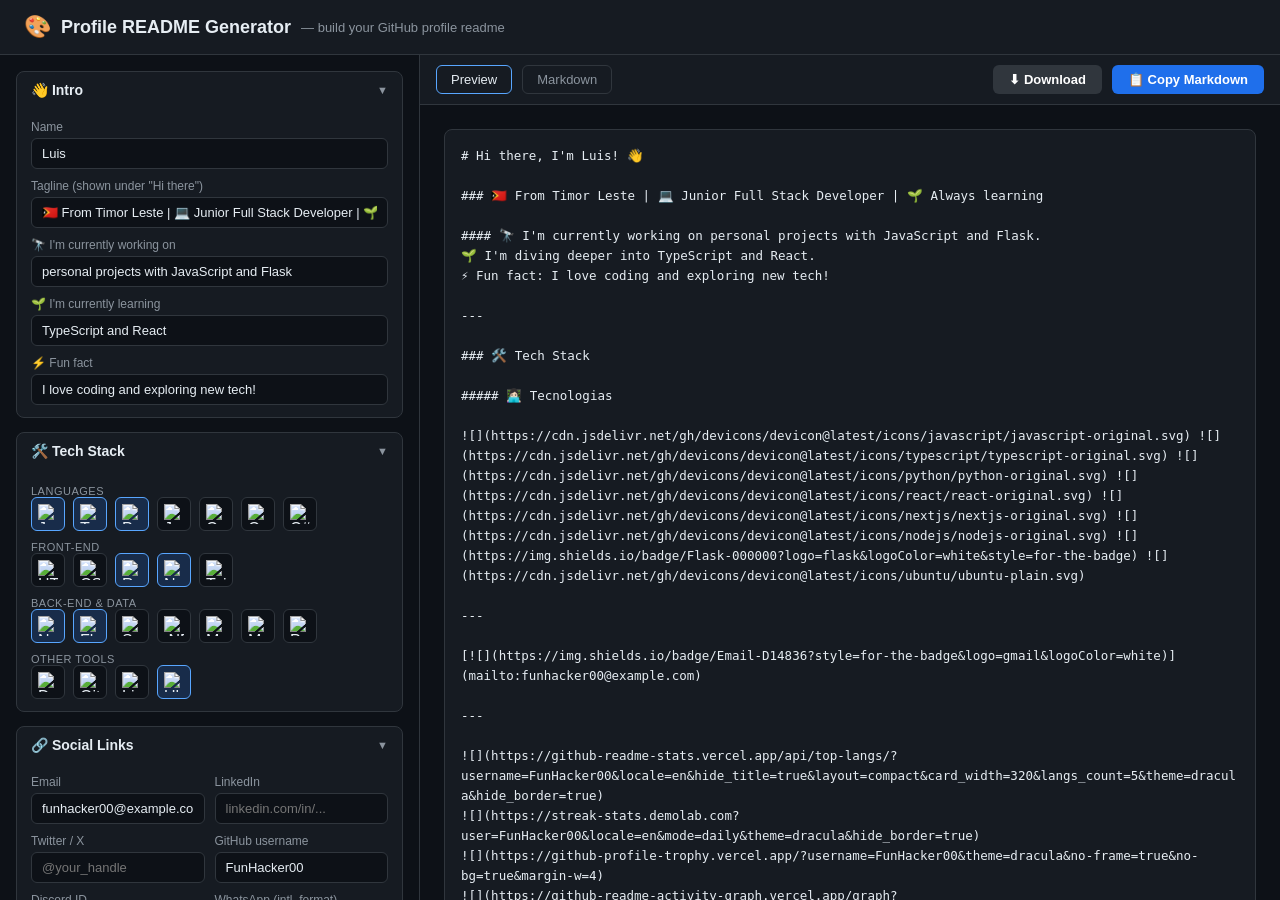
==== index.html @ f7e35fb3 "Add index.html and engenharia2023 content" ====
<!DOCTYPE html>
<html lang="en">
<head>
<meta charset="UTF-8">
<meta name="viewport" content="width=device-width, initial-scale=1.0">
<title>Profile README Generator</title>
<style>
  :root {
    --bg: #0d1117;
    --panel: #161b22;
    --border: #30363d;
    --text: #e6edf3;
    --muted: #8b949e;
    --accent: #58a6ff;
    --accent2: #1f6feb;
  }
  * { box-sizing: border-box; margin: 0; padding: 0; }
  body {
    font-family: -apple-system, BlinkMacSystemFont, "Segoe UI", Helvetica, Arial, sans-serif;
    background: var(--bg);
    color: var(--text);
    height: 100vh;
    display: flex;
    flex-direction: column;
    overflow: hidden;
  }
  header {
    padding: 14px 24px;
    border-bottom: 1px solid var(--border);
    display: flex;
    align-items: center;
    gap: 10px;
    background: var(--panel);
  }
  header h1 { font-size: 18px; font-weight: 600; }
  header span { color: var(--muted); font-size: 13px; }
  main { flex: 1; display: flex; min-height: 0; }

  /* ---------- Editor ---------- */
  #editor {
    width: 420px;
    min-width: 340px;
    overflow-y: auto;
    padding: 16px;
    border-right: 1px solid var(--border);
    background: var(--bg);
  }
  .section {
    background: var(--panel);
    border: 1px solid var(--border);
    border-radius: 8px;
    margin-bottom: 14px;
    overflow: hidden;
  }
  .section-header {
    width: 100%;
    padding: 10px 14px;
    background: transparent;
    border: none;
    color: var(--text);
    font-size: 14px;
    font-weight: 600;
    text-align: left;
    cursor: pointer;
    display: flex;
    justify-content: space-between;
    align-items: center;
  }
  .section-header:hover { color: var(--accent); }
  .section-body { padding: 12px 14px; display: flex; flex-direction: column; gap: 10px; }
  .collapsed .section-body { display: none; }
  .arrow { transition: transform .2s; font-size: 11px; color: var(--muted); }
  .collapsed .arrow { transform: rotate(-90deg); }

  label { font-size: 12px; color: var(--muted); display: block; margin-bottom: 4px; }
  input[type="text"], textarea {
    width: 100%;
    background: var(--bg);
    border: 1px solid var(--border);
    border-radius: 6px;
    color: var(--text);
    padding: 7px 10px;
    font-size: 13px;
    font-family: inherit;
  }
  input:focus, textarea:focus { outline: none; border-color: var(--accent); }
  textarea { resize: vertical; min-height: 56px; }
  .row { display: flex; gap: 10px; }
  .row > div { flex: 1; }

  .tech-group { display: flex; flex-direction: column; gap: 6px; }
  .tech-group-title { font-size: 11px; color: var(--muted); text-transform: uppercase; letter-spacing: .5px; margin-top: 4px; }
  .tech-grid { display: flex; flex-wrap: wrap; gap: 8px; }
  .tech-item {
    width: 34px; height: 34px;
    display: flex; align-items: center; justify-content: center;
    background: var(--bg);
    border: 1px solid var(--border);
    border-radius: 6px;
    cursor: pointer;
    transition: transform .1s, border-color .1s;
  }
  .tech-item:hover { transform: scale(1.1); }
  .tech-item.selected { border-color: var(--accent); background: #1f6feb33; }
  .tech-item img { width: 20px; height: 20px; }

  .toggle-row {
    display: flex; align-items: center; justify-content: space-between;
    font-size: 13px; padding: 4px 0;
  }
  .switch { position: relative; width: 36px; height: 20px; }
  .switch input { opacity: 0; width: 0; height: 0; }
  .slider {
    position: absolute; inset: 0; background: var(--border);
    border-radius: 20px; cursor: pointer; transition: .2s;
  }
  .slider::before {
    content: ""; position: absolute; width: 14px; height: 14px;
    left: 3px; top: 3px; background: #fff; border-radius: 50%; transition: .2s;
  }
  .switch input:checked + .slider { background: var(--accent2); }
  .switch input:checked + .slider::before { transform: translateX(16px); }

  /* ---------- Preview ---------- */
  #preview-pane { flex: 1; display: flex; flex-direction: column; min-width: 0; }
  #toolbar {
    display: flex; gap: 10px; align-items: center;
    padding: 10px 16px; border-bottom: 1px solid var(--border);
    background: var(--panel);
  }
  #toolbar .spacer { flex: 1; }
  .tab-btn {
    background: transparent; border: 1px solid var(--border); color: var(--muted);
    padding: 6px 14px; border-radius: 6px; cursor: pointer; font-size: 13px;
  }
  .tab-btn.active { color: var(--text); border-color: var(--accent); }
  .btn {
    background: var(--accent2); color: #fff; border: none;
    padding: 7px 16px; border-radius: 6px; cursor: pointer; font-size: 13px; font-weight: 600;
  }
  .btn:hover { background: #388bfd; }
  .btn.secondary { background: var(--border); }
  .btn.secondary:hover { background: #484f58; }

  #preview { flex: 1; overflow-y: auto; padding: 24px; }
  #markdown-source {
    white-space: pre-wrap; word-break: break-word;
    font-family: "SFMono-Regular", Consolas, monospace;
    font-size: 12.5px; line-height: 1.6;
    background: var(--panel); border: 1px solid var(--border);
    border-radius: 8px; padding: 16px; color: var(--text);
  }
  #rendered { display: none; }
  #rendered img { max-width: 100%; }
  #rendered h1, #rendered h2, #rendered h3 { border-bottom: 1px solid var(--border); padding-bottom: .3em; margin: 16px 0 10px; }
  #rendered a { color: var(--accent); text-decoration: none; }
  #rendered code { background: #30363d55; padding: 2px 6px; border-radius: 4px; font-size: 12px; }

  #toast {
    position: fixed; bottom: 24px; left: 50%; transform: translateX(-50%) translateY(80px);
    background: #238636; color: #fff; padding: 10px 20px; border-radius: 8px;
    font-size: 13px; transition: transform .3s; z-index: 100;
  }
  #toast.show { transform: translateX(-50%) translateY(0); }

  ::-webkit-scrollbar { width: 10px; }
  ::-webkit-scrollbar-thumb { background: var(--border); border-radius: 5px; }
</style>
</head>
<body>

<header>
  <span style="font-size:22px">🎨</span>
  <h1>Profile README Generator</h1>
  <span>— build your GitHub profile readme</span>
</header>

<main>
  <!-- ============ EDITOR ============ -->
  <div id="editor">

    <div class="section" data-section="intro">
      <button class="section-header">👋 Intro <span class="arrow">▼</span></button>
      <div class="section-body">
        <div>
          <label>Name</label>
          <input type="text" id="name" value="Luis">
        </div>
        <div>
          <label>Tagline (shown under "Hi there")</label>
          <input type="text" id="tagline" value="🇹🇱 From Timor Leste | 💻 Junior Full Stack Developer | 🌱 Always learning">
        </div>
        <div>
          <label>🔭 I'm currently working on</label>
          <input type="text" id="working" value="personal projects with JavaScript and Flask">
        </div>
        <div>
          <label>🌱 I'm currently learning</label>
          <input type="text" id="learning" value="TypeScript and React">
        </div>
        <div>
          <label>⚡ Fun fact</label>
          <input type="text" id="funfact" value="I love coding and exploring new tech!">
        </div>
      </div>
    </div>

    <div class="section" data-section="tech">
      <button class="section-header">🛠️ Tech Stack <span class="arrow">▼</span></button>
      <div class="section-body">
        <div class="tech-group" id="tech-groups"></div>
      </div>
    </div>

    <div class="section" data-section="socials">
      <button class="section-header">🔗 Social Links <span class="arrow">▼</span></button>
      <div class="section-body">
        <div class="row">
          <div><label>Email</label><input type="text" id="email" value="funhacker00@example.com"></div>
          <div><label>LinkedIn</label><input type="text" id="linkedin" placeholder="linkedin.com/in/..."></div>
        </div>
        <div class="row">
          <div><label>Twitter / X</label><input type="text" id="twitter" placeholder="@your_handle"></div>
          <div><label>GitHub username</label><input type="text" id="github-user" value="FunHacker00"></div>
        </div>
        <div class="row">
          <div><label>Discord ID</label><input type="text" id="discord" placeholder="123456789012345678"></div>
          <div><label>WhatsApp (intl. format)</label><input type="text" id="whatsapp" placeholder="670123456789"></div>
        </div>
      </div>
    </div>

    <div class="section" data-section="stats">
      <button class="section-header">📊 GitHub Stats <span class="arrow">▼</span></button>
      <div class="section-body">
        <div>
          <label>GitHub username for stats</label>
          <input type="text" id="stats-user" value="FunHacker00">
        </div>
        <div class="toggle-row"><span>Top Languages card</span><label class="switch"><input type="checkbox" id="st-langs" checked><span class="slider"></span></label></div>
        <div class="toggle-row"><span>Streak card</span><label class="switch"><input type="checkbox" id="st-streak" checked><span class="slider"></span></label></div>
        <div class="toggle-row"><span>Trophy card</span><label class="switch"><input type="checkbox" id="st-trophy" checked><span class="slider"></span></label></div>
        <div class="toggle-row"><span>Activity graph</span><label class="switch"><input type="checkbox" id="st-activity" checked><span class="slider"></span></label></div>
      </div>
    </div>

    <div class="section" data-section="extras">
      <button class="section-header">✨ Extras <span class="arrow">▼</span></button>
      <div class="section-body">
        <div class="toggle-row"><span>Visitor counter badge</span><label class="switch"><input type="checkbox" id="ex-visitor" checked><span class="slider"></span></label></div>
        <div class="toggle-row"><span>Typing SVG animation</span><label class="switch"><input type="checkbox" id="ex-typing" checked><span class="slider"></span></label></div>
        <div class="toggle-row"><span>Snake animation (needs GitHub Action)</span><label class="switch"><input type="checkbox" id="ex-snake" checked><span class="slider"></span></label></div>
        <div class="toggle-row"><span>Pacman contribution graph (needs Action)</span><label class="switch"><input type="checkbox" id="ex-pacman" checked><span class="slider"></span></label></div>
        <div>
          <label>Custom GIF / video URL (optional)</label>
          <input type="text" id="ex-gif" placeholder="https://.../animation.gif">
        </div>
      </div>
    </div>

  </div>

  <!-- ============ PREVIEW ============ -->
  <div id="preview-pane">
    <div id="toolbar">
      <button class="tab-btn active" data-tab="rendered">Preview</button>
      <button class="tab-btn" data-tab="raw">Markdown</button>
      <div class="spacer"></div>
      <button class="btn secondary" id="download-btn">⬇ Download</button>
      <button class="btn" id="copy-btn">📋 Copy Markdown</button>
    </div>
    <div id="preview">
      <div id="rendered"></div>
      <pre id="markdown-source"></pre>
    </div>
  </div>
</main>

<div id="toast">Copied to clipboard!</div>

<script>
/* ================= DATA ================= */
const DEVICON = "https://cdn.jsdelivr.net/gh/devicons/devicon@latest/icons/";
const SHIELDS = "https://img.shields.io/badge/";

const TECH = {
  "Languages": [
    ["JavaScript", "javascript/javascript-original.svg"],
    ["TypeScript", "typescript/typescript-original.svg"],
    ["Python", "python/python-original.svg"],
    ["Java", "java/java-original.svg"],
    ["C", "c/c-original.svg"],
    ["C++", "cplusplus/cplusplus-original.svg"],
    ["C#", "csharp/csharp-original.svg"],
  ],
  "Front-end": [
    ["HTML5", "html5/html5-original.svg"],
    ["CSS3", "css3/css3-plain.svg"],
    ["React", "react/react-original.svg"],
    ["Next.js", "nextjs/nextjs-original.svg"],
    ["Tailwind", "tailwindcss/tailwindcss-original.svg"],
  ],
  "Back-end & Data": [
    ["Node.js", "nodejs/nodejs-original.svg"],
    ["Flask", "flask", "shield"],
    ["Spring", "spring/spring-original.svg"],
    [".NET", "dot-net/dot-net-original.svg"],
    ["MongoDB", "mongodb/mongodb-original.svg"],
    ["MySQL", "mysql/mysql-original.svg"],
    ["PostgreSQL", "postgresql/postgresql-original.svg"],
  ],
  "Other Tools": [
    ["Docker", "docker/docker-original.svg"],
    ["Git", "git/git-original.svg"],
    ["Linux", "linux/linux-original.svg"],
    ["Ubuntu", "ubuntu/ubuntu-plain.svg"],
  ],
};

/* ================= BUILD TECH PICKER ================= */
const techGroupsEl = document.getElementById("tech-groups");
let selectedTech = ["javascript", "python", "react", "typescript", "nextjs", "nodejs", "ubuntu", "flask", "tailwindcss"];

Object.entries(TECH).forEach(([group, items]) => {
  const g = document.createElement("div");
  g.innerHTML = `<div class="tech-group-title">${group}</div>`;
  const grid = document.createElement("div");
  grid.className = "tech-grid";
  items.forEach(([name, icon]) => {
    const d = document.createElement("div");
    d.className = "tech-item";
    d.title = name;
    d.dataset.name = name.toLowerCase().replace(/[^a-z0-9]/g, "");
    if (d.dataset.name.includes("c") && name === "C") d.dataset.name = "c";
    if (selectedTech.includes(d.dataset.name)) d.classList.add("selected");
    d.innerHTML = icon === "shield"
      ? `<img src="${SHIELDS}Flask-000000?logo=flask&logoColor=white&style=for-the-badge" alt="${name}">`
      : `<img src="${DEVICON}${icon}" alt="${name}">`;
    d.onclick = () => {
      d.classList.toggle("selected");
      d.dataset.name === "flask" ? null : null;
      render();
    };
    grid.appendChild(d);
  });
  g.appendChild(grid);
  techGroupsEl.appendChild(g);
});

function getSelectedTech() {
  return [...document.querySelectorAll(".tech-item.selected")].map(el => el.title);
}

/* ================= STATE ================= */
const $ = id => document.getElementById(id);
const inputs = ["name","tagline","working","learning","funfact","email","linkedin","twitter",
  "github-user","discord","whatsapp","stats-user","ex-gif"];
inputs.forEach(id => $(id).addEventListener("input", render));
["st-langs","st-streak","st-trophy","st-activity","ex-visitor","ex-typing","ex-snake","ex-pacman"]
  .forEach(id => $(id).addEventListener("change", render));

/* collapsible sections */
document.querySelectorAll(".section-header").forEach(btn => {
  btn.onclick = () => btn.parentElement.classList.toggle("collapsed");
});

/* tabs */
document.querySelectorAll(".tab-btn").forEach(btn => {
  btn.onclick = () => {
    document.querySelectorAll(".tab-btn").forEach(b => b.classList.remove("active"));
    btn.classList.add("active");
    const raw = btn.dataset.tab === "raw";
    $("markdown-source").style.display = raw ? "block" : "none";
    $("rendered").style.display = raw ? "none" : "block";
  };
});

/* ================= GENERATOR ================= */
function buildReadme() {
  const name = $("name").value || "Your Name";
  const tagline = $("tagline").value;
  const working = $("working").value;
  const learning = $("learning").value;
  const funfact = $("funfact").value;
  const email = $("email").value;
  const linkedin = $("linkedin").value;
  const twitter = $("twitter").value;
  const gUser = $("github-user").value || "username";
  const discord = $("discord").value;
  const whatsapp = $("whatsapp").value;
  const sUser = $("stats-user").value || gUser;
  const gif = $("ex-gif").value.trim();

  let md = "";

  md += `# Hi there, I'm ${name}! 👋\n\n`;
  if (tagline) md += `### ${tagline}\n\n`;
  md += `#### 🔭 I'm currently working on ${working || "..."}.  \n`;
  md += `🌱 I'm diving deeper into ${learning || "..."}.  \n`;
  md += `⚡ Fun fact: ${funfact || "..."}\n\n`;
  md += `---\n\n`;

  /* Tech stack */
  const tech = getSelectedTech();
  if (tech.length) {
    const imgs = tech.map(t => {
      const key = t.toLowerCase().replace(/[^a-z0-9]/g, "");
      if (t === "Flask") return `![](${SHIELDS}Flask-000000?logo=flask&logoColor=white&style=for-the-badge)`;
      const entry = Object.values(TECH).flat().find(([n]) => n === t);
      return entry ? `![](${DEVICON}${entry[1]})` : "";
    }).filter(Boolean).join(" ");
    md += `### 🛠️ Tech Stack\n\n`;
    md += `##### 👩🏻‍💻 Tecnologias\n\n${imgs}\n\n`;
    md += `---\n\n`;
  }

  /* Social badges */
  const badges = [];
  if (email) badges.push(`[![](${SHIELDS}Email-D14836?style=for-the-badge&logo=gmail&logoColor=white)](mailto:${email})`);
  if (linkedin) badges.push(`[![](${SHIELDS}LinkedIn-0A66C2?style=for-the-badge&logo=linkedin&logoColor=white)](https://www.linkedin.com/in/${linkedin})`);
  if (twitter) badges.push(`[![](${SHIELDS}X-000000?style=for-the-badge&logo=x&logoColor=white)](https://x.com/${twitter.replace("@","")})`);
  if (discord) badges.push(`[![](${SHIELDS}Discord-5865F2?style=for-the-badge&logo=discord&logoColor=white)](https://discord.com/users/${discord})`);
  if (whatsapp) badges.push(`[![](${SHIELDS}WhatsApp-25D366?style=for-the-badge&logo=whatsapp&logoColor=white)](https://wa.me/${whatsapp})`);
  if (badges.length) {
    md += badges.join(" ") + "\n\n---\n\n";
  }

  /* GIF */
  if (gif) md += `[![gif](${gif})](${gif})\n\n---\n\n`;

  /* Stats */
  const theme = "dracula";
  const stats = [];
  if ($("st-langs").checked)
    stats.push(`![](https://github-readme-stats.vercel.app/api/top-langs/?username=${sUser}&locale=en&hide_title=true&layout=compact&card_width=320&langs_count=5&theme=${theme}&hide_border=true)`);
  if ($("st-streak").checked)
    stats.push(`![](https://streak-stats.demolab.com?user=${sUser}&locale=en&mode=daily&theme=${theme}&hide_border=true)`);
  if ($("st-trophy").checked)
    stats.push(`![](https://github-profile-trophy.vercel.app/?username=${sUser}&theme=${theme}&no-frame=true&no-bg=true&margin-w=4)`);
  if ($("st-activity").checked)
    stats.push(`![](https://github-readme-activity-graph.vercel.app/graph?username=${sUser}&radius=16&theme=${theme}&area=true)`);
  if (stats.length) {
    md += stats.join("\n") + "\n\n---\n\n";
  }

  /* Extras */
  if ($("ex-visitor").checked)
    md += `[![](https://visitor-badge.laobi.icu/badge?page_id=${gUser}.${gUser})](https://visitor-badge.laobi.icu)\n\n`;
  if ($("ex-typing").checked)
    md += `[![Typing SVG](https://readme-typing-svg.herokuapp.com?font=Fira+Code&pause=1000&color=F75C7E&width=435&lines=${encodeURIComponent("I love coding and exploring new tech!")})](https://git.io/typing-svg)\n\n`;
  if ($("ex-snake").checked)
    md += `![Snake animation](https://raw.githubusercontent.com/${gUser}/${gUser}/output/snake.svg)\n\n`;
  if ($("ex-pacman").checked)
    md += `![Pacman graph](https://raw.githubusercontent.com/${gUser}/${gUser}/output/pacman-contribution-graph.svg)\n\n`;

  return md;
}

/* ================= MINI MARKDOWN RENDERER ================= */
function renderMd(src) {
  const esc = s => s.replace(/&/g,"&amp;").replace(/</g,"&lt;").replace(/>/g,"&gt;");
  const lines = src.split("\n");
  let html = "", inCode = false;
  const inline = s => {
    s = esc(s)
      .replace(/!\[([^\]]*)\]\(([^)]+)\)/g, '<img src="$2" alt="$1">')
      .replace(/\[([^\]]+)\]\(([^)]+)\)/g, '<a href="$2">$1</a>')
      .replace(/`([^`]+)`/g, "<code>$1</code>");
    return s;
  };
  for (let line of lines) {
    if (line.trim().startsWith("```")) { html += inCode ? "</code></pre>" : "<pre><code>"; inCode = !inCode; continue; }
    if (inCode) { html += esc(line) + "\n"; continue; }
    if (line.startsWith("### ")) html += `<h3>${inline(line.slice(4))}</h3>`;
    else if (line.startsWith("#### ")) html += `<h4>${inline(line.slice(5))}</h4>`;
    else if (line.startsWith("##### ")) html += `<h5>${inline(line.slice(6))}</h5>`;
    else if (line.startsWith("# ")) html += `<h1>${inline(line.slice(2))}</h1>`;
    else if (line.trim() === "---") html += "<hr>";
    else if (line.trim() === "") html += "<br>";
    else html += `<p>${inline(line)}</p>`;
  }
  return html;
}

/* ================= RENDER ================= */
function render() {
  const md = buildReadme();
  $("markdown-source").textContent = md;
  $("rendered").innerHTML = renderMd(md);
}
render();

/* ================= ACTIONS ================= */
$("copy-btn").onclick = async () => {
  await navigator.clipboard.writeText(buildReadme());
  const t = $("toast");
  t.classList.add("show");
  setTimeout(() => t.classList.remove("show"), 2000);
};

$("download-btn").onclick = () => {
  const blob = new Blob([buildReadme()], { type: "text/markdown" });
  const a = document.createElement("a");
  a.href = URL.createObjectURL(blob);
  a.download = "README.md";
  a.click();
  URL.revokeObjectURL(a.href);
};
</script>
</body>
</html>
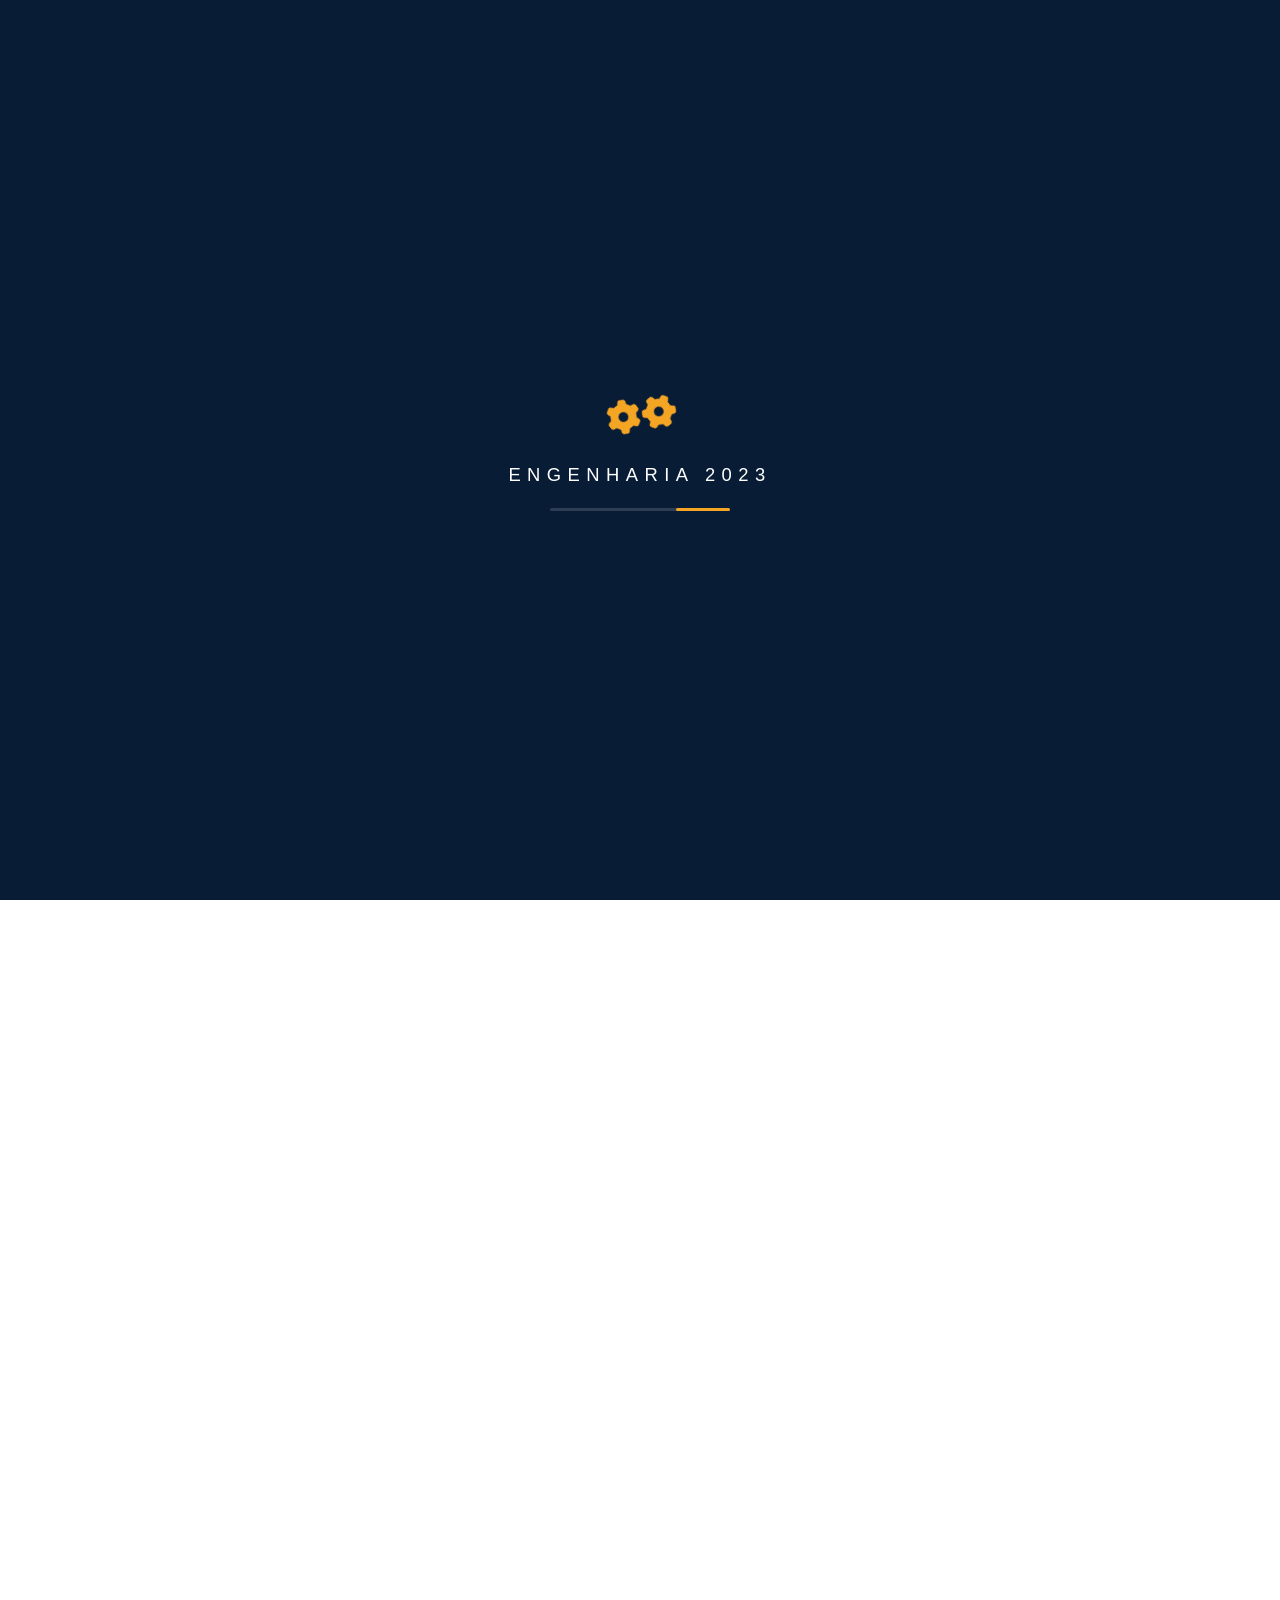
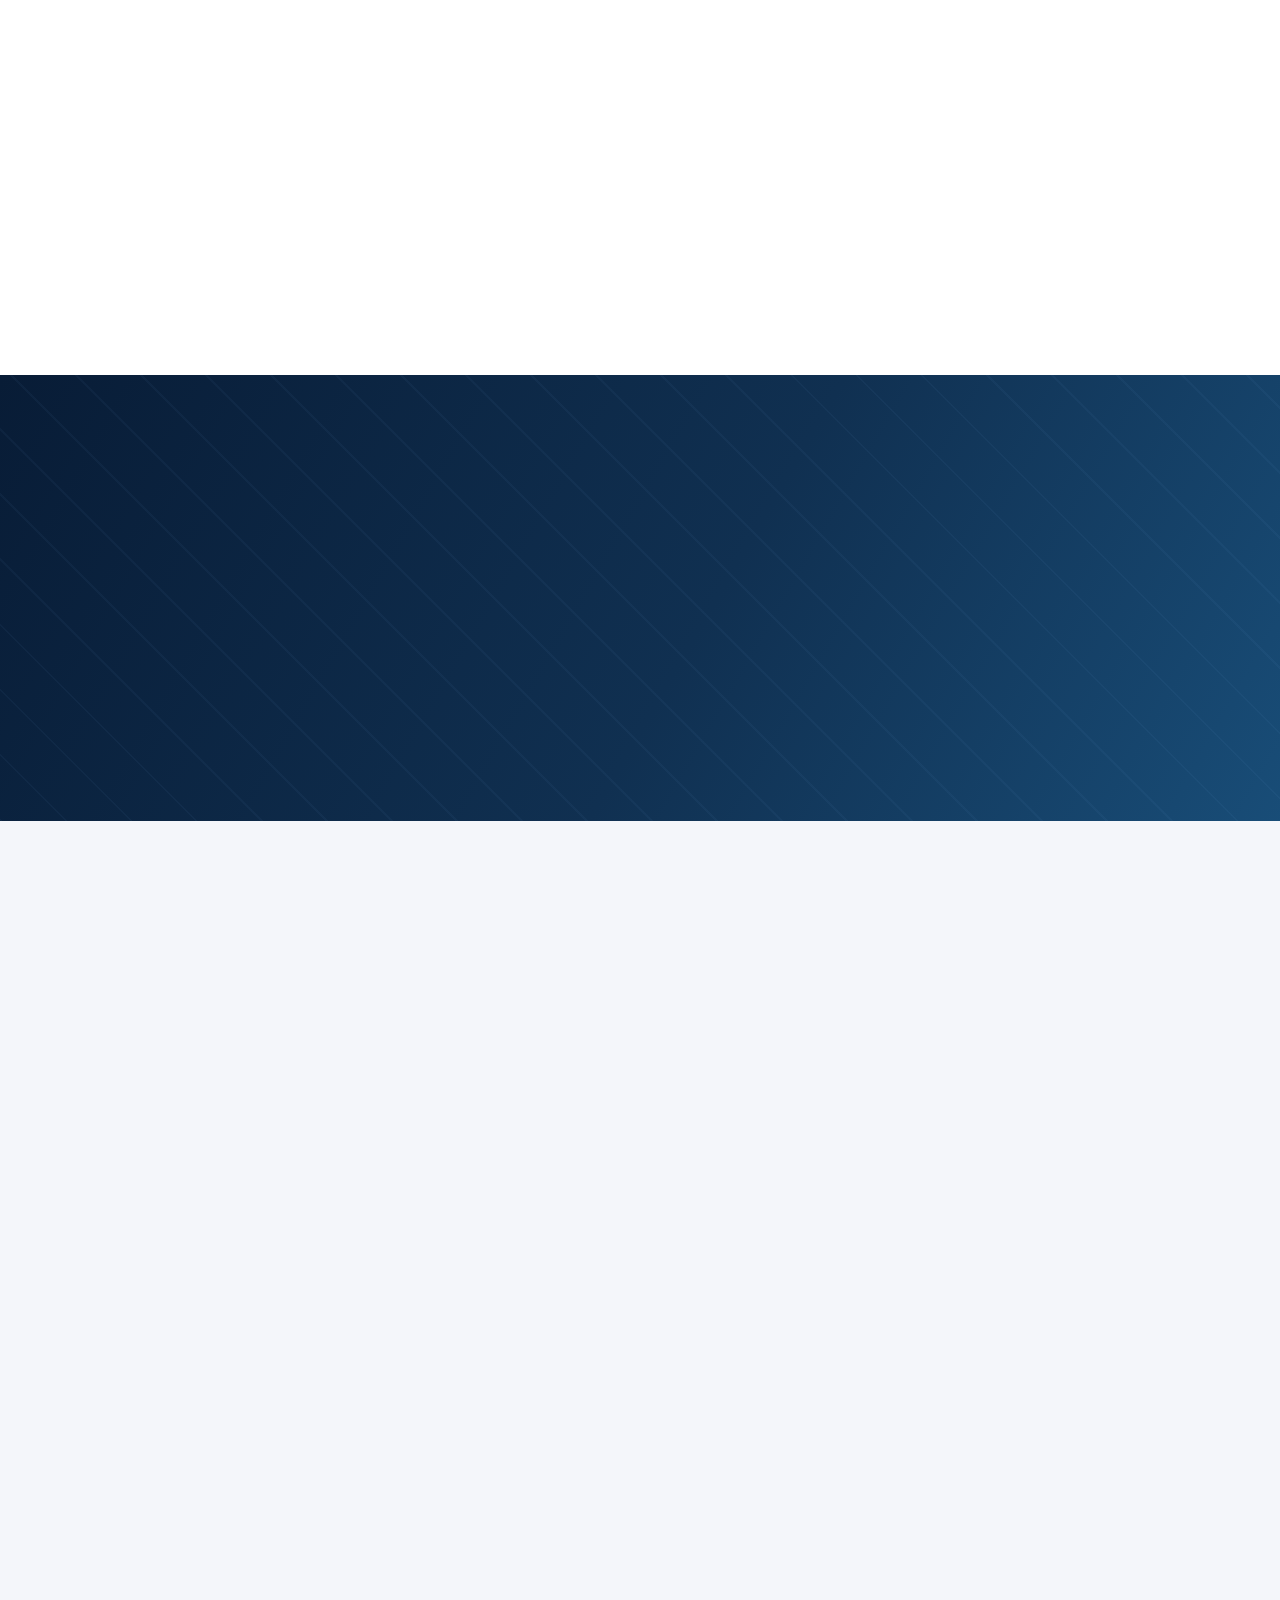
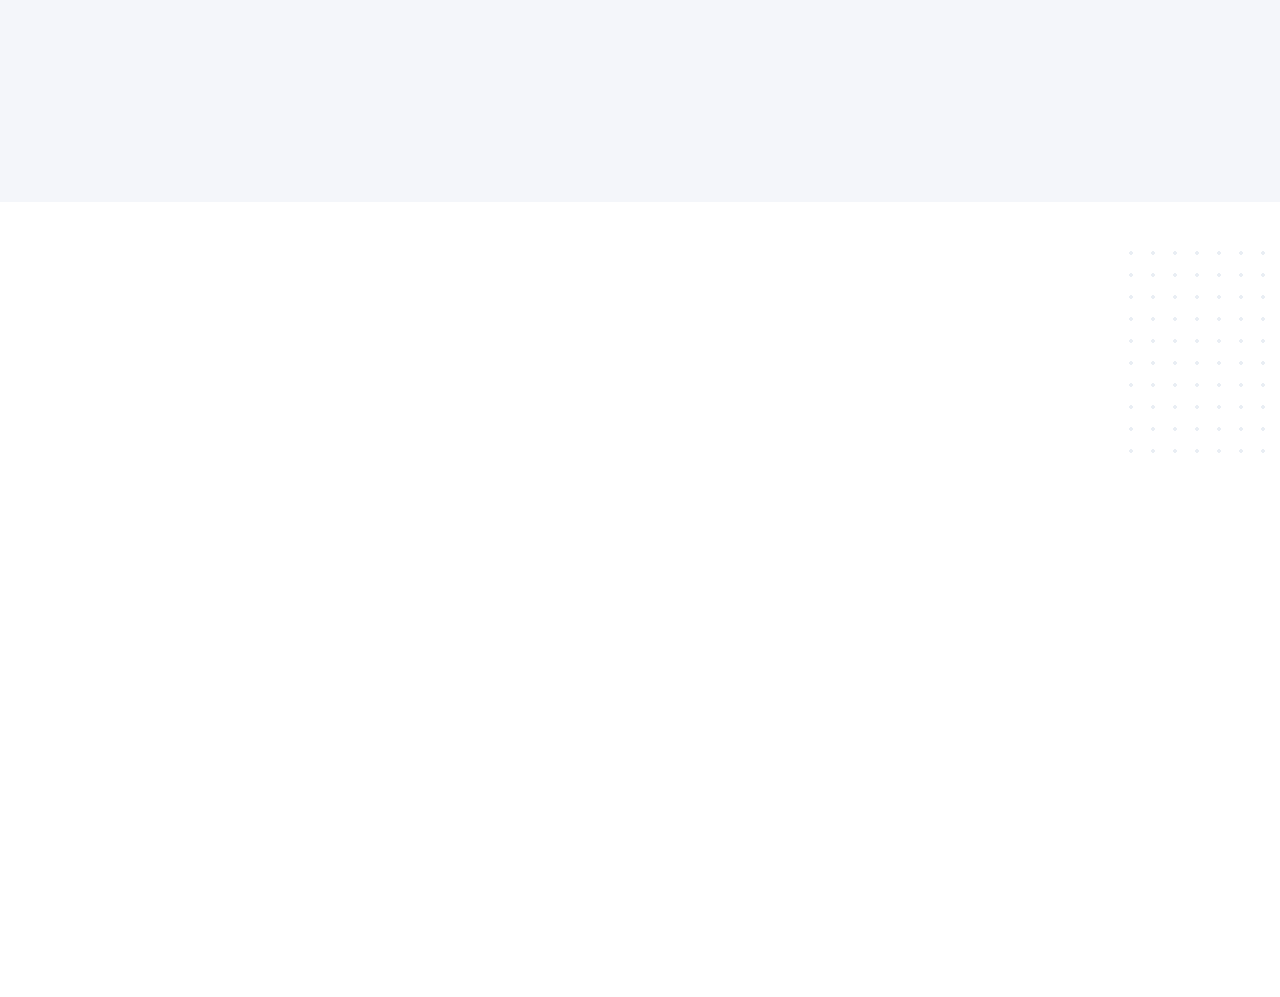
==== commit a7cd3835: "Fix: redirect root to engenharia2023 site" ====
--- a/index.html
+++ b/index.html
@@ -1,511 +1,11 @@
 <!DOCTYPE html>
 <html lang="en">
 <head>
-<meta charset="UTF-8">
-<meta name="viewport" content="width=device-width, initial-scale=1.0">
-<title>Profile README Generator</title>
-<style>
-  :root {
-    --bg: #0d1117;
-    --panel: #161b22;
-    --border: #30363d;
-    --text: #e6edf3;
-    --muted: #8b949e;
-    --accent: #58a6ff;
-    --accent2: #1f6feb;
-  }
-  * { box-sizing: border-box; margin: 0; padding: 0; }
-  body {
-    font-family: -apple-system, BlinkMacSystemFont, "Segoe UI", Helvetica, Arial, sans-serif;
-    background: var(--bg);
-    color: var(--text);
-    height: 100vh;
-    display: flex;
-    flex-direction: column;
-    overflow: hidden;
-  }
-  header {
-    padding: 14px 24px;
-    border-bottom: 1px solid var(--border);
-    display: flex;
-    align-items: center;
-    gap: 10px;
-    background: var(--panel);
-  }
-  header h1 { font-size: 18px; font-weight: 600; }
-  header span { color: var(--muted); font-size: 13px; }
-  main { flex: 1; display: flex; min-height: 0; }
-
-  /* ---------- Editor ---------- */
-  #editor {
-    width: 420px;
-    min-width: 340px;
-    overflow-y: auto;
-    padding: 16px;
-    border-right: 1px solid var(--border);
-    background: var(--bg);
-  }
-  .section {
-    background: var(--panel);
-    border: 1px solid var(--border);
-    border-radius: 8px;
-    margin-bottom: 14px;
-    overflow: hidden;
-  }
-  .section-header {
-    width: 100%;
-    padding: 10px 14px;
-    background: transparent;
-    border: none;
-    color: var(--text);
-    font-size: 14px;
-    font-weight: 600;
-    text-align: left;
-    cursor: pointer;
-    display: flex;
-    justify-content: space-between;
-    align-items: center;
-  }
-  .section-header:hover { color: var(--accent); }
-  .section-body { padding: 12px 14px; display: flex; flex-direction: column; gap: 10px; }
-  .collapsed .section-body { display: none; }
-  .arrow { transition: transform .2s; font-size: 11px; color: var(--muted); }
-  .collapsed .arrow { transform: rotate(-90deg); }
-
-  label { font-size: 12px; color: var(--muted); display: block; margin-bottom: 4px; }
-  input[type="text"], textarea {
-    width: 100%;
-    background: var(--bg);
-    border: 1px solid var(--border);
-    border-radius: 6px;
-    color: var(--text);
-    padding: 7px 10px;
-    font-size: 13px;
-    font-family: inherit;
-  }
-  input:focus, textarea:focus { outline: none; border-color: var(--accent); }
-  textarea { resize: vertical; min-height: 56px; }
-  .row { display: flex; gap: 10px; }
-  .row > div { flex: 1; }
-
-  .tech-group { display: flex; flex-direction: column; gap: 6px; }
-  .tech-group-title { font-size: 11px; color: var(--muted); text-transform: uppercase; letter-spacing: .5px; margin-top: 4px; }
-  .tech-grid { display: flex; flex-wrap: wrap; gap: 8px; }
-  .tech-item {
-    width: 34px; height: 34px;
-    display: flex; align-items: center; justify-content: center;
-    background: var(--bg);
-    border: 1px solid var(--border);
-    border-radius: 6px;
-    cursor: pointer;
-    transition: transform .1s, border-color .1s;
-  }
-  .tech-item:hover { transform: scale(1.1); }
-  .tech-item.selected { border-color: var(--accent); background: #1f6feb33; }
-  .tech-item img { width: 20px; height: 20px; }
-
-  .toggle-row {
-    display: flex; align-items: center; justify-content: space-between;
-    font-size: 13px; padding: 4px 0;
-  }
-  .switch { position: relative; width: 36px; height: 20px; }
-  .switch input { opacity: 0; width: 0; height: 0; }
-  .slider {
-    position: absolute; inset: 0; background: var(--border);
-    border-radius: 20px; cursor: pointer; transition: .2s;
-  }
-  .slider::before {
-    content: ""; position: absolute; width: 14px; height: 14px;
-    left: 3px; top: 3px; background: #fff; border-radius: 50%; transition: .2s;
-  }
-  .switch input:checked + .slider { background: var(--accent2); }
-  .switch input:checked + .slider::before { transform: translateX(16px); }
-
-  /* ---------- Preview ---------- */
-  #preview-pane { flex: 1; display: flex; flex-direction: column; min-width: 0; }
-  #toolbar {
-    display: flex; gap: 10px; align-items: center;
-    padding: 10px 16px; border-bottom: 1px solid var(--border);
-    background: var(--panel);
-  }
-  #toolbar .spacer { flex: 1; }
-  .tab-btn {
-    background: transparent; border: 1px solid var(--border); color: var(--muted);
-    padding: 6px 14px; border-radius: 6px; cursor: pointer; font-size: 13px;
-  }
-  .tab-btn.active { color: var(--text); border-color: var(--accent); }
-  .btn {
-    background: var(--accent2); color: #fff; border: none;
-    padding: 7px 16px; border-radius: 6px; cursor: pointer; font-size: 13px; font-weight: 600;
-  }
-  .btn:hover { background: #388bfd; }
-  .btn.secondary { background: var(--border); }
-  .btn.secondary:hover { background: #484f58; }
-
-  #preview { flex: 1; overflow-y: auto; padding: 24px; }
-  #markdown-source {
-    white-space: pre-wrap; word-break: break-word;
-    font-family: "SFMono-Regular", Consolas, monospace;
-    font-size: 12.5px; line-height: 1.6;
-    background: var(--panel); border: 1px solid var(--border);
-    border-radius: 8px; padding: 16px; color: var(--text);
-  }
-  #rendered { display: none; }
-  #rendered img { max-width: 100%; }
-  #rendered h1, #rendered h2, #rendered h3 { border-bottom: 1px solid var(--border); padding-bottom: .3em; margin: 16px 0 10px; }
-  #rendered a { color: var(--accent); text-decoration: none; }
-  #rendered code { background: #30363d55; padding: 2px 6px; border-radius: 4px; font-size: 12px; }
-
-  #toast {
-    position: fixed; bottom: 24px; left: 50%; transform: translateX(-50%) translateY(80px);
-    background: #238636; color: #fff; padding: 10px 20px; border-radius: 8px;
-    font-size: 13px; transition: transform .3s; z-index: 100;
-  }
-  #toast.show { transform: translateX(-50%) translateY(0); }
-
-  ::-webkit-scrollbar { width: 10px; }
-  ::-webkit-scrollbar-thumb { background: var(--border); border-radius: 5px; }
-</style>
+  <meta charset="UTF-8">
+  <meta http-equiv="refresh" content="0; url=engenharia2023/">
+  <title>Engenaria 2023</title>
 </head>
 <body>
-
-<header>
-  <span style="font-size:22px">🎨</span>
-  <h1>Profile README Generator</h1>
-  <span>— build your GitHub profile readme</span>
-</header>
-
-<main>
-  <!-- ============ EDITOR ============ -->
-  <div id="editor">
-
-    <div class="section" data-section="intro">
-      <button class="section-header">👋 Intro <span class="arrow">▼</span></button>
-      <div class="section-body">
-        <div>
-          <label>Name</label>
-          <input type="text" id="name" value="Luis">
-        </div>
-        <div>
-          <label>Tagline (shown under "Hi there")</label>
-          <input type="text" id="tagline" value="🇹🇱 From Timor Leste | 💻 Junior Full Stack Developer | 🌱 Always learning">
-        </div>
-        <div>
-          <label>🔭 I'm currently working on</label>
-          <input type="text" id="working" value="personal projects with JavaScript and Flask">
-        </div>
-        <div>
-          <label>🌱 I'm currently learning</label>
-          <input type="text" id="learning" value="TypeScript and React">
-        </div>
-        <div>
-          <label>⚡ Fun fact</label>
-          <input type="text" id="funfact" value="I love coding and exploring new tech!">
-        </div>
-      </div>
-    </div>
-
-    <div class="section" data-section="tech">
-      <button class="section-header">🛠️ Tech Stack <span class="arrow">▼</span></button>
-      <div class="section-body">
-        <div class="tech-group" id="tech-groups"></div>
-      </div>
-    </div>
-
-    <div class="section" data-section="socials">
-      <button class="section-header">🔗 Social Links <span class="arrow">▼</span></button>
-      <div class="section-body">
-        <div class="row">
-          <div><label>Email</label><input type="text" id="email" value="funhacker00@example.com"></div>
-          <div><label>LinkedIn</label><input type="text" id="linkedin" placeholder="linkedin.com/in/..."></div>
-        </div>
-        <div class="row">
-          <div><label>Twitter / X</label><input type="text" id="twitter" placeholder="@your_handle"></div>
-          <div><label>GitHub username</label><input type="text" id="github-user" value="FunHacker00"></div>
-        </div>
-        <div class="row">
-          <div><label>Discord ID</label><input type="text" id="discord" placeholder="123456789012345678"></div>
-          <div><label>WhatsApp (intl. format)</label><input type="text" id="whatsapp" placeholder="670123456789"></div>
-        </div>
-      </div>
-    </div>
-
-    <div class="section" data-section="stats">
-      <button class="section-header">📊 GitHub Stats <span class="arrow">▼</span></button>
-      <div class="section-body">
-        <div>
-          <label>GitHub username for stats</label>
-          <input type="text" id="stats-user" value="FunHacker00">
-        </div>
-        <div class="toggle-row"><span>Top Languages card</span><label class="switch"><input type="checkbox" id="st-langs" checked><span class="slider"></span></label></div>
-        <div class="toggle-row"><span>Streak card</span><label class="switch"><input type="checkbox" id="st-streak" checked><span class="slider"></span></label></div>
-        <div class="toggle-row"><span>Trophy card</span><label class="switch"><input type="checkbox" id="st-trophy" checked><span class="slider"></span></label></div>
-        <div class="toggle-row"><span>Activity graph</span><label class="switch"><input type="checkbox" id="st-activity" checked><span class="slider"></span></label></div>
-      </div>
-    </div>
-
-    <div class="section" data-section="extras">
-      <button class="section-header">✨ Extras <span class="arrow">▼</span></button>
-      <div class="section-body">
-        <div class="toggle-row"><span>Visitor counter badge</span><label class="switch"><input type="checkbox" id="ex-visitor" checked><span class="slider"></span></label></div>
-        <div class="toggle-row"><span>Typing SVG animation</span><label class="switch"><input type="checkbox" id="ex-typing" checked><span class="slider"></span></label></div>
-        <div class="toggle-row"><span>Snake animation (needs GitHub Action)</span><label class="switch"><input type="checkbox" id="ex-snake" checked><span class="slider"></span></label></div>
-        <div class="toggle-row"><span>Pacman contribution graph (needs Action)</span><label class="switch"><input type="checkbox" id="ex-pacman" checked><span class="slider"></span></label></div>
-        <div>
-          <label>Custom GIF / video URL (optional)</label>
-          <input type="text" id="ex-gif" placeholder="https://.../animation.gif">
-        </div>
-      </div>
-    </div>
-
-  </div>
-
-  <!-- ============ PREVIEW ============ -->
-  <div id="preview-pane">
-    <div id="toolbar">
-      <button class="tab-btn active" data-tab="rendered">Preview</button>
-      <button class="tab-btn" data-tab="raw">Markdown</button>
-      <div class="spacer"></div>
-      <button class="btn secondary" id="download-btn">⬇ Download</button>
-      <button class="btn" id="copy-btn">📋 Copy Markdown</button>
-    </div>
-    <div id="preview">
-      <div id="rendered"></div>
-      <pre id="markdown-source"></pre>
-    </div>
-  </div>
-</main>
-
-<div id="toast">Copied to clipboard!</div>
-
-<script>
-/* ================= DATA ================= */
-const DEVICON = "https://cdn.jsdelivr.net/gh/devicons/devicon@latest/icons/";
-const SHIELDS = "https://img.shields.io/badge/";
-
-const TECH = {
-  "Languages": [
-    ["JavaScript", "javascript/javascript-original.svg"],
-    ["TypeScript", "typescript/typescript-original.svg"],
-    ["Python", "python/python-original.svg"],
-    ["Java", "java/java-original.svg"],
-    ["C", "c/c-original.svg"],
-    ["C++", "cplusplus/cplusplus-original.svg"],
-    ["C#", "csharp/csharp-original.svg"],
-  ],
-  "Front-end": [
-    ["HTML5", "html5/html5-original.svg"],
-    ["CSS3", "css3/css3-plain.svg"],
-    ["React", "react/react-original.svg"],
-    ["Next.js", "nextjs/nextjs-original.svg"],
-    ["Tailwind", "tailwindcss/tailwindcss-original.svg"],
-  ],
-  "Back-end & Data": [
-    ["Node.js", "nodejs/nodejs-original.svg"],
-    ["Flask", "flask", "shield"],
-    ["Spring", "spring/spring-original.svg"],
-    [".NET", "dot-net/dot-net-original.svg"],
-    ["MongoDB", "mongodb/mongodb-original.svg"],
-    ["MySQL", "mysql/mysql-original.svg"],
-    ["PostgreSQL", "postgresql/postgresql-original.svg"],
-  ],
-  "Other Tools": [
-    ["Docker", "docker/docker-original.svg"],
-    ["Git", "git/git-original.svg"],
-    ["Linux", "linux/linux-original.svg"],
-    ["Ubuntu", "ubuntu/ubuntu-plain.svg"],
-  ],
-};
-
-/* ================= BUILD TECH PICKER ================= */
-const techGroupsEl = document.getElementById("tech-groups");
-let selectedTech = ["javascript", "python", "react", "typescript", "nextjs", "nodejs", "ubuntu", "flask", "tailwindcss"];
-
-Object.entries(TECH).forEach(([group, items]) => {
-  const g = document.createElement("div");
-  g.innerHTML = `<div class="tech-group-title">${group}</div>`;
-  const grid = document.createElement("div");
-  grid.className = "tech-grid";
-  items.forEach(([name, icon]) => {
-    const d = document.createElement("div");
-    d.className = "tech-item";
-    d.title = name;
-    d.dataset.name = name.toLowerCase().replace(/[^a-z0-9]/g, "");
-    if (d.dataset.name.includes("c") && name === "C") d.dataset.name = "c";
-    if (selectedTech.includes(d.dataset.name)) d.classList.add("selected");
-    d.innerHTML = icon === "shield"
-      ? `<img src="${SHIELDS}Flask-000000?logo=flask&logoColor=white&style=for-the-badge" alt="${name}">`
-      : `<img src="${DEVICON}${icon}" alt="${name}">`;
-    d.onclick = () => {
-      d.classList.toggle("selected");
-      d.dataset.name === "flask" ? null : null;
-      render();
-    };
-    grid.appendChild(d);
-  });
-  g.appendChild(grid);
-  techGroupsEl.appendChild(g);
-});
-
-function getSelectedTech() {
-  return [...document.querySelectorAll(".tech-item.selected")].map(el => el.title);
-}
-
-/* ================= STATE ================= */
-const $ = id => document.getElementById(id);
-const inputs = ["name","tagline","working","learning","funfact","email","linkedin","twitter",
-  "github-user","discord","whatsapp","stats-user","ex-gif"];
-inputs.forEach(id => $(id).addEventListener("input", render));
-["st-langs","st-streak","st-trophy","st-activity","ex-visitor","ex-typing","ex-snake","ex-pacman"]
-  .forEach(id => $(id).addEventListener("change", render));
-
-/* collapsible sections */
-document.querySelectorAll(".section-header").forEach(btn => {
-  btn.onclick = () => btn.parentElement.classList.toggle("collapsed");
-});
-
-/* tabs */
-document.querySelectorAll(".tab-btn").forEach(btn => {
-  btn.onclick = () => {
-    document.querySelectorAll(".tab-btn").forEach(b => b.classList.remove("active"));
-    btn.classList.add("active");
-    const raw = btn.dataset.tab === "raw";
-    $("markdown-source").style.display = raw ? "block" : "none";
-    $("rendered").style.display = raw ? "none" : "block";
-  };
-});
-
-/* ================= GENERATOR ================= */
-function buildReadme() {
-  const name = $("name").value || "Your Name";
-  const tagline = $("tagline").value;
-  const working = $("working").value;
-  const learning = $("learning").value;
-  const funfact = $("funfact").value;
-  const email = $("email").value;
-  const linkedin = $("linkedin").value;
-  const twitter = $("twitter").value;
-  const gUser = $("github-user").value || "username";
-  const discord = $("discord").value;
-  const whatsapp = $("whatsapp").value;
-  const sUser = $("stats-user").value || gUser;
-  const gif = $("ex-gif").value.trim();
-
-  let md = "";
-
-  md += `# Hi there, I'm ${name}! 👋\n\n`;
-  if (tagline) md += `### ${tagline}\n\n`;
-  md += `#### 🔭 I'm currently working on ${working || "..."}.  \n`;
-  md += `🌱 I'm diving deeper into ${learning || "..."}.  \n`;
-  md += `⚡ Fun fact: ${funfact || "..."}\n\n`;
-  md += `---\n\n`;
-
-  /* Tech stack */
-  const tech = getSelectedTech();
-  if (tech.length) {
-    const imgs = tech.map(t => {
-      const key = t.toLowerCase().replace(/[^a-z0-9]/g, "");
-      if (t === "Flask") return `![](${SHIELDS}Flask-000000?logo=flask&logoColor=white&style=for-the-badge)`;
-      const entry = Object.values(TECH).flat().find(([n]) => n === t);
-      return entry ? `![](${DEVICON}${entry[1]})` : "";
-    }).filter(Boolean).join(" ");
-    md += `### 🛠️ Tech Stack\n\n`;
-    md += `##### 👩🏻‍💻 Tecnologias\n\n${imgs}\n\n`;
-    md += `---\n\n`;
-  }
-
-  /* Social badges */
-  const badges = [];
-  if (email) badges.push(`[![](${SHIELDS}Email-D14836?style=for-the-badge&logo=gmail&logoColor=white)](mailto:${email})`);
-  if (linkedin) badges.push(`[![](${SHIELDS}LinkedIn-0A66C2?style=for-the-badge&logo=linkedin&logoColor=white)](https://www.linkedin.com/in/${linkedin})`);
-  if (twitter) badges.push(`[![](${SHIELDS}X-000000?style=for-the-badge&logo=x&logoColor=white)](https://x.com/${twitter.replace("@","")})`);
-  if (discord) badges.push(`[![](${SHIELDS}Discord-5865F2?style=for-the-badge&logo=discord&logoColor=white)](https://discord.com/users/${discord})`);
-  if (whatsapp) badges.push(`[![](${SHIELDS}WhatsApp-25D366?style=for-the-badge&logo=whatsapp&logoColor=white)](https://wa.me/${whatsapp})`);
-  if (badges.length) {
-    md += badges.join(" ") + "\n\n---\n\n";
-  }
-
-  /* GIF */
-  if (gif) md += `[![gif](${gif})](${gif})\n\n---\n\n`;
-
-  /* Stats */
-  const theme = "dracula";
-  const stats = [];
-  if ($("st-langs").checked)
-    stats.push(`![](https://github-readme-stats.vercel.app/api/top-langs/?username=${sUser}&locale=en&hide_title=true&layout=compact&card_width=320&langs_count=5&theme=${theme}&hide_border=true)`);
-  if ($("st-streak").checked)
-    stats.push(`![](https://streak-stats.demolab.com?user=${sUser}&locale=en&mode=daily&theme=${theme}&hide_border=true)`);
-  if ($("st-trophy").checked)
-    stats.push(`![](https://github-profile-trophy.vercel.app/?username=${sUser}&theme=${theme}&no-frame=true&no-bg=true&margin-w=4)`);
-  if ($("st-activity").checked)
-    stats.push(`![](https://github-readme-activity-graph.vercel.app/graph?username=${sUser}&radius=16&theme=${theme}&area=true)`);
-  if (stats.length) {
-    md += stats.join("\n") + "\n\n---\n\n";
-  }
-
-  /* Extras */
-  if ($("ex-visitor").checked)
-    md += `[![](https://visitor-badge.laobi.icu/badge?page_id=${gUser}.${gUser})](https://visitor-badge.laobi.icu)\n\n`;
-  if ($("ex-typing").checked)
-    md += `[![Typing SVG](https://readme-typing-svg.herokuapp.com?font=Fira+Code&pause=1000&color=F75C7E&width=435&lines=${encodeURIComponent("I love coding and exploring new tech!")})](https://git.io/typing-svg)\n\n`;
-  if ($("ex-snake").checked)
-    md += `![Snake animation](https://raw.githubusercontent.com/${gUser}/${gUser}/output/snake.svg)\n\n`;
-  if ($("ex-pacman").checked)
-    md += `![Pacman graph](https://raw.githubusercontent.com/${gUser}/${gUser}/output/pacman-contribution-graph.svg)\n\n`;
-
-  return md;
-}
-
-/* ================= MINI MARKDOWN RENDERER ================= */
-function renderMd(src) {
-  const esc = s => s.replace(/&/g,"&amp;").replace(/</g,"&lt;").replace(/>/g,"&gt;");
-  const lines = src.split("\n");
-  let html = "", inCode = false;
-  const inline = s => {
-    s = esc(s)
-      .replace(/!\[([^\]]*)\]\(([^)]+)\)/g, '<img src="$2" alt="$1">')
-      .replace(/\[([^\]]+)\]\(([^)]+)\)/g, '<a href="$2">$1</a>')
-      .replace(/`([^`]+)`/g, "<code>$1</code>");
-    return s;
-  };
-  for (let line of lines) {
-    if (line.trim().startsWith("```")) { html += inCode ? "</code></pre>" : "<pre><code>"; inCode = !inCode; continue; }
-    if (inCode) { html += esc(line) + "\n"; continue; }
-    if (line.startsWith("### ")) html += `<h3>${inline(line.slice(4))}</h3>`;
-    else if (line.startsWith("#### ")) html += `<h4>${inline(line.slice(5))}</h4>`;
-    else if (line.startsWith("##### ")) html += `<h5>${inline(line.slice(6))}</h5>`;
-    else if (line.startsWith("# ")) html += `<h1>${inline(line.slice(2))}</h1>`;
-    else if (line.trim() === "---") html += "<hr>";
-    else if (line.trim() === "") html += "<br>";
-    else html += `<p>${inline(line)}</p>`;
-  }
-  return html;
-}
-
-/* ================= RENDER ================= */
-function render() {
-  const md = buildReadme();
-  $("markdown-source").textContent = md;
-  $("rendered").innerHTML = renderMd(md);
-}
-render();
-
-/* ================= ACTIONS ================= */
-$("copy-btn").onclick = async () => {
-  await navigator.clipboard.writeText(buildReadme());
-  const t = $("toast");
-  t.classList.add("show");
-  setTimeout(() => t.classList.remove("show"), 2000);
-};
-
-$("download-btn").onclick = () => {
-  const blob = new Blob([buildReadme()], { type: "text/markdown" });
-  const a = document.createElement("a");
-  a.href = URL.createObjectURL(blob);
-  a.download = "README.md";
-  a.click();
-  URL.revokeObjectURL(a.href);
-};
-</script>
+  <p>Redirecting to <a href="engenharia2023/">Engenaria 2023</a>...</p>
 </body>
 </html>
